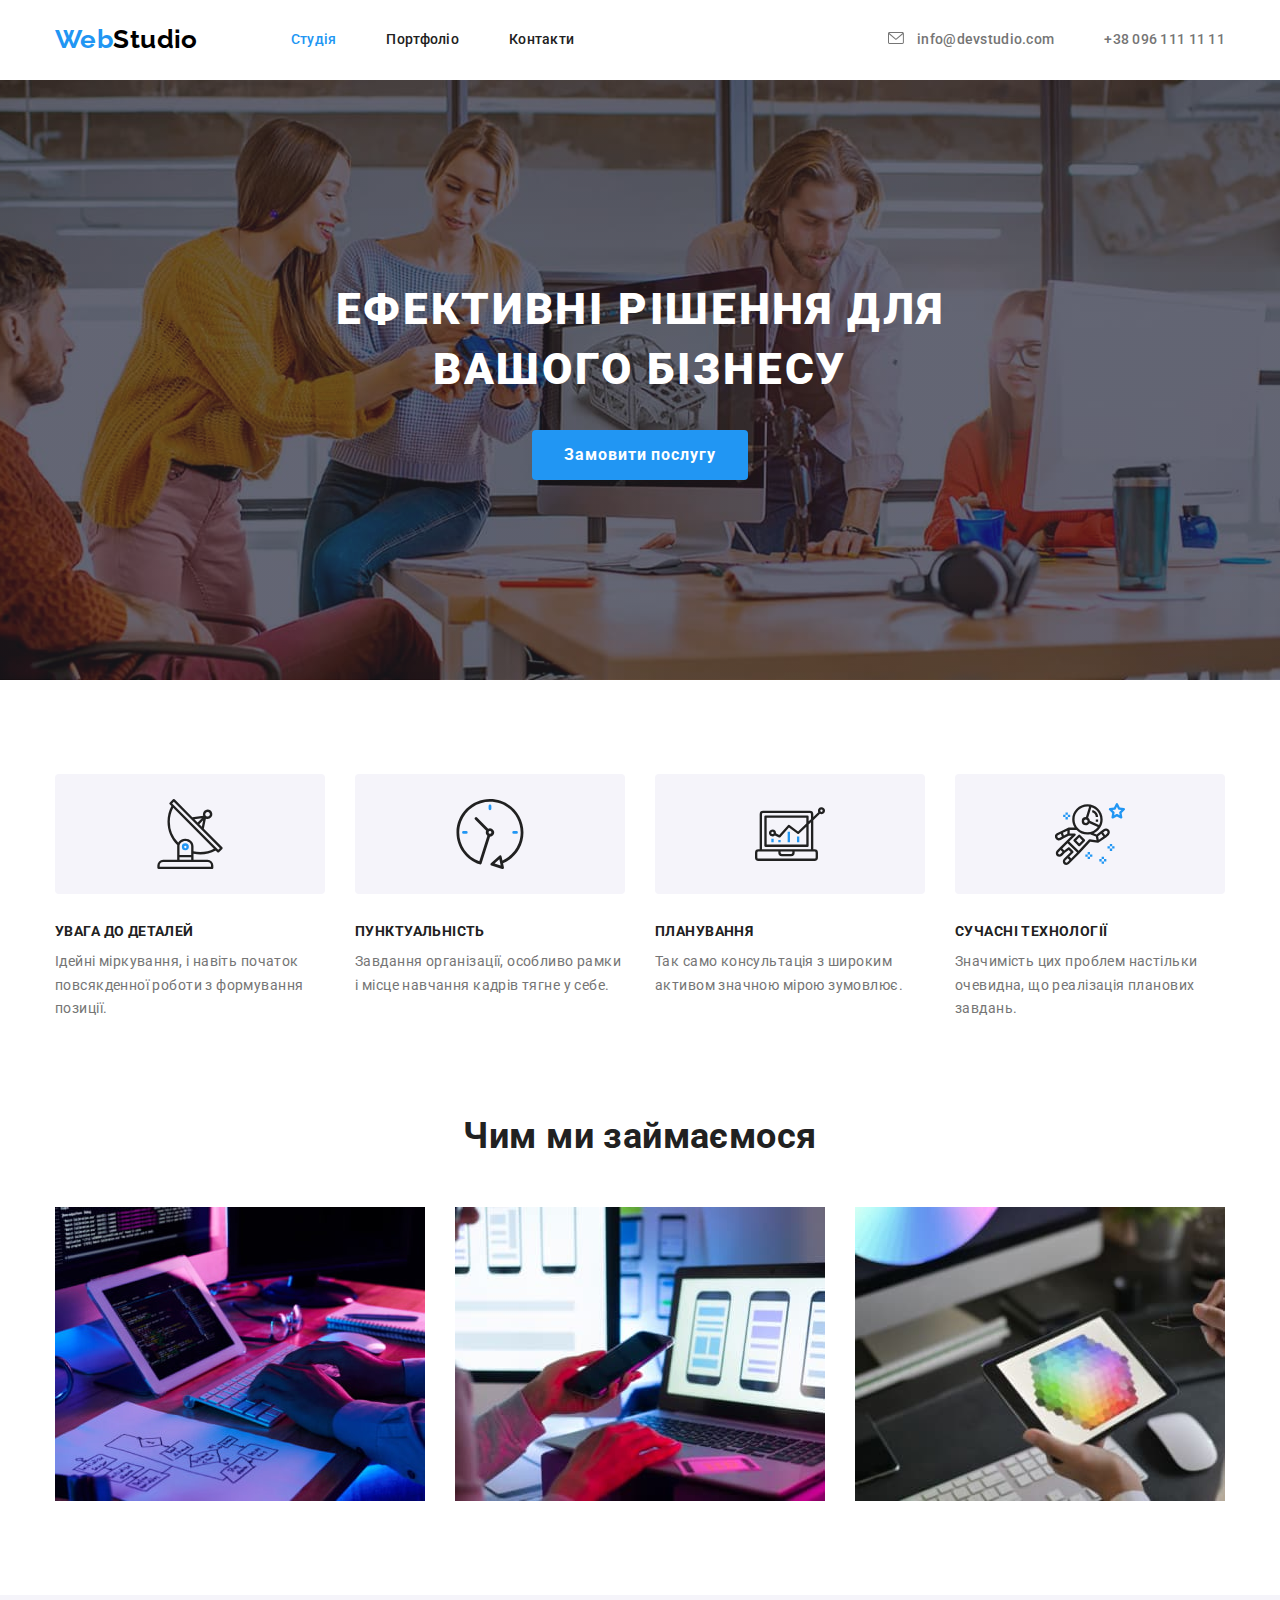
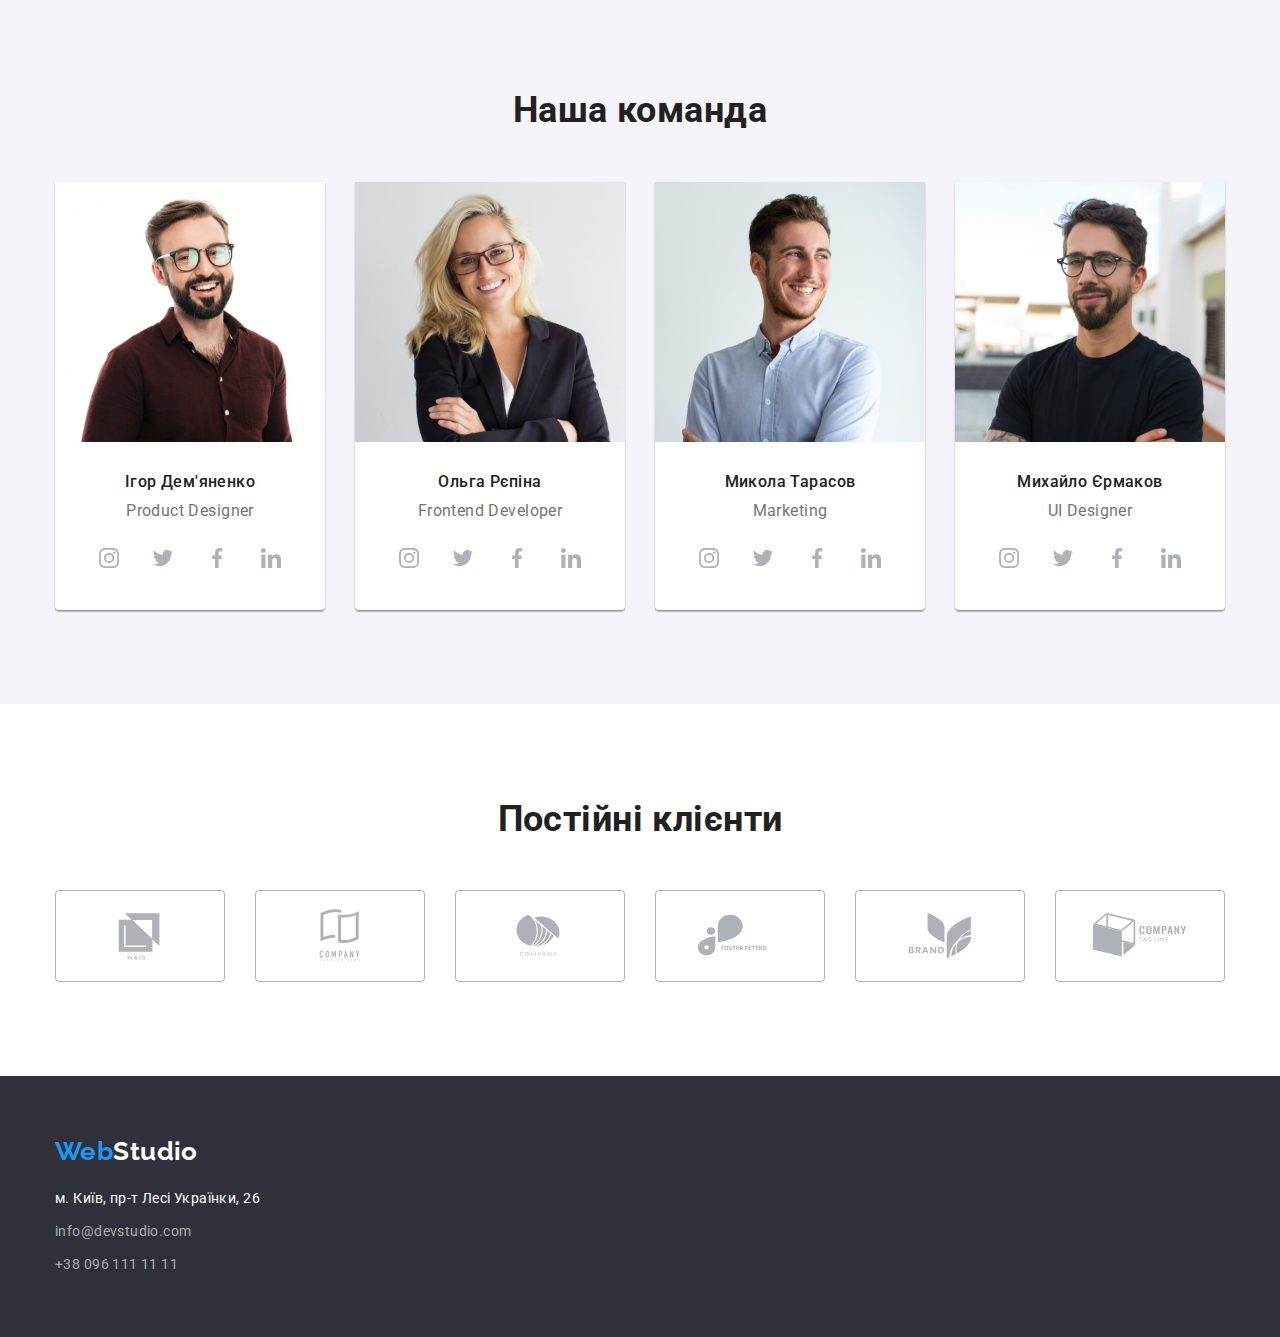
==== index.html @ e2d3d990 "Додано іконки" ====
<!DOCTYPE html>
<html lang="uk">

<head>
    <meta charset="UTF-8">
    <meta http-equiv="X-UA-Compatible" content="IE=edge">
    <meta name="viewport" content="width=device-width, initial-scale=1.0">
    <title>Студія</title>
    <link rel="preconnect" href="https://fonts.googleapis.com">
    <link rel="preconnect" href="https://fonts.gstatic.com" crossorigin>
    <link href="https://fonts.googleapis.com/css2?family=Raleway:wght@700&family=Roboto:wght@400;500;700;900&display=swap"
        rel="stylesheet">
        <link rel="stylesheet" href="https://cdnjs.cloudflare.com/ajax/libs/modern-normalize/1.1.0/modern-normalize.min.css">
    <link rel="stylesheet" href="./styles/styles.css">
</head>

<body>
    <header>
<div class="container header-container">
        <nav class="navigation">
            <a href="./index.html" class="logo"><span class="logo-web">Web</span>Studio</a>
            <ul class="list nav-list">
                <li class="nav-item"> <a href="./index.html" class=" current nav-link link "> Студія </a></li>
                <li class="nav-item"> <a href="./portfolio.html" class="nav-link link"> Портфоліо </a></li>
                <li class="nav-item"> <a href="" class="nav-link link"> Контакти </a></li>
                
            </ul>

        </nav>
        <ul class="contacts-list list">
            <li class="contacts-item"><a href="mailto:info@devstudio.com" class="contacts-link link">
                <svg class="icon-mail" width="16" height="12">
                <use href="./images/icons.svg#icon-envelope">
                </use></svg> info@devstudio.com</a></li>
            <li class="contacts-item"><a href="tel:+380961111111" class="contacts-link link">+38 096 111 11 11</a></li>
        </ul>

</div>

    </header>
    <main>
<!-- секція хіроу -->
        <section class="hero-sec">
            <div class="container">
            <h1 class="hero-title">Ефективні рішення для вашого бізнесу</h1>
            <button type="button" class="hero-btn btn"> Замовити послугу</button>
    </div>
        </section>
<!-- секція наші переваги -->
        <section class="benefits-sec section">
            <div class="container">
            <!--Заголовок для індексатора та асистивних технологій, cховати в css-->
            <h2 class="visually-hidden">Наші переваги</h2>
            <ul class="list benefits-list">
                <li class="benefits-item">
                    <div class="benefits-image"><svg class="benefits-icon" width="70" height="70"><use href="./images/icons.svg#icon-antenna-1"></use></svg></div>
                    <h3 class="benefits-list-title title">УВАГА ДО ДЕТАЛЕЙ</h3>
                    <p class="benefits-list-descr">Ідейні міркування, і навіть початок повсякденної роботи з формування позиції.</p>

                </li>
                <li class="benefits-item">
                    <div class="benefits-image"><svg class="benefits-icon" width="70" height="70"><use href="./images/icons.svg#icon-clock-2"></use></svg></div>
                    <h3 class="benefits-list-title title">ПУНКТУАЛЬНІСТЬ</h3>
                    <p class="benefits-list-descr">Завдання організації, особливо рамки і місце навчання кадрів тягне у себе.</p>

                </li>
                <li class="benefits-item">
                    <div class="benefits-image"><svg class="benefits-icon" width="70" height="70"><use href="./images/icons.svg#icon-diagram-3"></use></svg></div>
                    <h3 class="benefits-list-title title">ПЛАНУВАННЯ</h3>
                    <p class="benefits-list-descr">Так само консультація з широким активом значною мірою зумовлює.</p>

                </li>
                <li class="benefits-item">
                    <div class="benefits-image"><svg class="benefits-icon" width="70" height="70"><use href="./images/icons.svg#icon-astronaut-4"></use></svg></div>
                    <h3 class="benefits-list-title title">СУЧАСНІ ТЕХНОЛОГІЇ</h3>
                    <p class="benefits-list-descr">Значимість цих проблем настільки очевидна, що реалізація планових завдань.</p>

                </li>
            </ul>
            </div>
        </section>
<!-- секція чим ми займаємось -->
        <section class="section projects-sec">
            <div class="container projects-container">
            <h2 class="projects-title title">Чим ми займаємося</h2>
            <ul class="list projects-list">
                <li> <img src=".//images/box1_sq.jpg" alt="Монітор комп'ютера, екран планшета та клавіатура" width="370"
                        height="294"></li>
                <li> <img src="./images/box2_sq.jpg" alt="Мобільний телефон біля ноутбуку з макетом мобільного додатку"
                        width="370" height="294"></li>
                <li> <img src="./images/box3_sq.jpg" alt="Пантон на екрані планшета" width="370" height="294"></li>
            </ul>
</div>
        </section>
<!-- секція наша команда -->
        <section class="team-sec section">
            <div class="container">
            <h2 class="team-title title">Наша команда</h2>
    <ul class="list team-list">
        <li class="team-item">
         <img src="./images/ihor1_sq.jpg" alt="фото" width="270" height="260">
<div class="team-descr">
     <h3 class="team-name title">Ігор Дем'яненко</h3>
     <p class="team-position"> Product Designer</p>
   
     <ul class="list socials-list"><li>
       <a class="socials-link link"
       href=""
       target="_blank"
       rel="nofollow noopener noreferrer"
       aria-label="Instagram icon"> <svg class="icon-instagram socials-icon" width="20" height="20">
        <use href="./images/icons.svg#icon-instagram-1"></use></svg></a></li>
     <li><a class="socials-link link"
       href=""
       target="_blank"
       rel="nofollow noopener noreferrer"
       aria-label="Twitter icon"><svg class="icon-twitter socials-icon" width="20" height="20">
        <use href="./images/icons.svg#icon-twitter-2"></use></svg></a></li>
     <li><a class="socials-link link"
        href=""
       target="_blank"
       rel="nofollow noopener noreferrer"
       aria-label="Facebook icon"><svg class="icon-facebook socials-icon" width="20" height="20">
            <use href="./images/icons.svg#icon-facebook-3"></use>
        </svg></a></li>
     <li><a class="socials-link link"
        href=""
       target="_blank"
       rel="nofollow noopener noreferrer"
       aria-label="Linkedin icon"><svg class="icon-facebook socials-icon" width="20" height="20">
            <use href="./images/icons.svg#icon-linkedin-4"></use>
        </svg></a></li></ul>
</div>
     </li>
     <li class="team-item">
         <img src="./images/olha2_sq.jpg" alt="фото" width="270" height="260">
            <div class="team-descr">
            <h3 class="team-name title">Ольга Рєпіна</h3>
        <p class="team-position">Frontend Developer</p>
    <ul class="list socials-list">
        <li>
            <a class="socials-link link" href="" target="_blank" rel="nofollow noopener noreferrer"
                aria-label="Instagram icon"> <svg class="icon-instagram socials-icon" width="20" height="20">
                    <use href="./images/icons.svg#icon-instagram-1"></use>
                </svg></a>
        </li>
        <li><a class="socials-link link" href="" target="_blank" rel="nofollow noopener noreferrer"
                aria-label="Twitter icon"><svg class="icon-twitter socials-icon" width="20" height="20">
                    <use href="./images/icons.svg#icon-twitter-2"></use>
                </svg></a></li>
        <li><a class="socials-link link" href="" target="_blank" rel="nofollow noopener noreferrer"
                aria-label="Facebook icon"><svg class="icon-facebook socials-icon" width="20" height="20">
                    <use href="./images/icons.svg#icon-facebook-3"></use>
                </svg></a></li>
        <li><a class="socials-link link" href="" target="_blank" rel="nofollow noopener noreferrer"
                aria-label="Linkedin icon"><svg class="icon-facebook socials-icon" width="20" height="20">
                    <use href="./images/icons.svg#icon-linkedin-4"></use>
                </svg></a></li>
    </ul>
        </div>
    </li>
    <li class="team-item">
    <img src="./images/mykola3_sq.jpg" alt="фото" width="270" height="260">
    <div class="team-descr"> <h3 class="team-name title">Микола Тарасов</h3>
    <p class="team-position">Marketing</p>
    <ul class="list socials-list">
        <li>
            <a class="socials-link link" href="" target="_blank" rel="nofollow noopener noreferrer"
                aria-label="Instagram icon"> <svg class="icon-instagram socials-icon" width="20" height="20">
                    <use href="./images/icons.svg#icon-instagram-1"></use>
                </svg></a>
        </li>
        <li><a class="socials-link link" href="" target="_blank" rel="nofollow noopener noreferrer"
                aria-label="Twitter icon"><svg class="icon-twitter socials-icon" width="20" height="20">
                    <use href="./images/icons.svg#icon-twitter-2"></use>
                </svg></a></li>
        <li><a class="socials-link link" href="" target="_blank" rel="nofollow noopener noreferrer"
                aria-label="Facebook icon"><svg class="icon-facebook socials-icon" width="20" height="20">
                    <use href="./images/icons.svg#icon-facebook-3"></use>
                </svg></a></li>
        <li><a class="socials-link link" href="" target="_blank" rel="nofollow noopener noreferrer"
                aria-label="Linkedin icon"><svg class="icon-facebook socials-icon" width="20" height="20">
                    <use href="./images/icons.svg#icon-linkedin-4"></use>
                </svg></a></li>
    </ul>
         </div>
     </li>
    <li class="team-item">
         <img src="./images/myhailo4_sq.jpg" alt="фото" width="270" height="260">
         <div class="team-descr"><h3 class="team-name title">Михайло Єрмаков</h3>
         <p class="team-position">UI Designer</p>
    <ul class="list socials-list">
        <li>
            <a class="socials-link link" href="" target="_blank" rel="nofollow noopener noreferrer"
                aria-label="Instagram icon"> <svg class="socials-icon" width="20" height="20">
                    <use href="./images/icons.svg#icon-instagram-1"></use>
                </svg></a>
        </li>
        <li><a class="socials-link link" href="" target="_blank" rel="nofollow noopener noreferrer"
                aria-label="Twitter icon"><svg class="socials-icon" width="20" height="20">
                    <use href="./images/icons.svg#icon-twitter-2"></use>
                </svg></a></li>
        <li><a class="socials-link link" href="" target="_blank" rel="nofollow noopener noreferrer"
                aria-label="Facebook icon"><svg class="socials-icon" width="20" height="20">
                    <use href="./images/icons.svg#icon-facebook-3"></use>
                </svg></a></li>
        <li><a class="socials-link link" href="" target="_blank" rel="nofollow noopener noreferrer"
                aria-label="Linkedin icon"><svg class="socials-icon" width="20" height="20">
                    <use href="./images/icons.svg#icon-linkedin-4"></use>
                </svg></a></li>
    </ul>
    </div>
                </li>
            </ul>
</div>
        </section>
        <section class="section">
            <div class="clients-container container">
            <h2 class="clients-title">Постійні клієнти</h2>
            <ul class="list clients-list">
                <li class="clients-item"><a class="clients-link link" href="" target="_blank" rel="nofollow noopener noreferrer" aria-label="Client icon"><svg
                        class="client-icon" width="106" height="60">
                        <use href="./images/icons.svg#icon-Logo1"></use>
                    </svg></a></li>
                <li class="clients-item"><a class="clients-link link" href="" target="_blank" rel="nofollow noopener noreferrer" aria-label="Client icon"><svg
                        class="client-icon" width="106" height="60">
                        <use href="./images/icons.svg#icon-Logo2"></use>
                    </svg></a></li>
                <li class="clients-item"><a class="clients-link link" href="" target="_blank" rel="nofollow noopener noreferrer" aria-label="Client icon"><svg
                        class="client-icon" width="106" height="60">
                        <use href="./images/icons.svg#icon-Logo3"></use>
                    </svg></a></li>
                <li class="clients-item"><a class="clients-link link" href="" target="_blank" rel="nofollow noopener noreferrer" aria-label="Client icon"><svg
                        class="client-icon" width="106" height="60">
                        <use href="./images/icons.svg#icon-Logo4"></use>
                    </svg></a></li>
                <li class="clients-item"><a class="clients-link link" href="" target="_blank" rel="nofollow noopener noreferrer" aria-label="Client icon"><svg
                        class="client-icon" width="106" height="60">
                        <use href="./images/icons.svg#icon-Logo5"></use>
                    </svg></a></li>
                <li class="clients-item"><a class="clients-link link" href="" target="_blank" rel="nofollow noopener noreferrer" aria-label="Client icon"><svg
                        class="client-icon" width="106" height="60">
                        <use href="./images/icons.svg#icon-Logo6"></use>
                    </svg></a></li>
            </ul>
            </div>
        </section>
    </main>
    <footer class="footer ">
        <div class="container">
        <a href="./index.html" class="logo-footer"><span class="logo-web"> Web</span><span class="logo-studio">Studio</span> </a>
        <address class="address-list">
            <ul class="list footer-list">
                <li class="address-item"><a href="" class="link address-link"> м. Київ, пр-т Лесі Українки, 26</a></li>
                <li class="address-item"><a href="mailto:info@devstudio.com" class="link address-link address-contacts">info@devstudio.com</a></li>
                <li class="address-item"><a href="tel:+380961111111" class="link address-link address-contacts">+38 096 111 11 11</a></li>
            </ul>

        </address>
        </div>
    </footer>
</body>

</html>
---- styles/styles.css ----
/* general */

:root {
    --main-text-color: #757575;
    --main-h-color: #212121;
    --main-acent-color: #2196F3;
    --contrast-text-h-color: #ffffff;
    --main-logo-color: #000000;
    --accent-bgd-color: #2F303A;
    --main-bgd-color:#F5F4FA;
    }
body {
    font-family: 'Roboto', sans-serif;
    color:var(--main-text-color);
    background-color: var(--contrast-text-h-color);
    font-size: 14px;
    letter-spacing: 0.03em;
}
h1, h2, h3, h4, h5, h6, p {
    margin: 0;  
}

img {
    display: block;
}
/* common */
.container {
    /* outline: 2px solid tomato; */
    width: 1200px;
    padding-left: 15px;
    padding-right: 15px;
    margin-left: auto;
    margin-right: auto;
}

.section {
    padding-bottom: 94px;
    padding-top: 94px;
}

.list {
    list-style: none;
    margin: 0;
    padding: 0;
}
.link {
    text-decoration: none;
    font-style:normal;
    display: inline-block;
    
}   
.link:hover, .link:focus {
    color: var(--main-acent-color);
} 
.btn {
    font-family: inherit;
    border: none;
    cursor: pointer;
}
.btn:hover, .btn:focus {
    background-color: var(--main-acent-color);
    color: var(--contrast-text-h-color);
    box-shadow: 0px 3px 1px rgba(0, 0, 0, 0.1), 0px 1px 2px rgba(0, 0, 0, 0.08), 0px 2px 2px rgba(0, 0, 0, 0.12);
}
.title {
    color: var(--main-h-color);
}

/* header */
.header {
    border-bottom: 1px solid #ECECEC;
}
.header-container {
display: flex;
align-items: center;
}
.navigation {
    display: flex;
    align-items: center;
}
.nav-item {
    font-weight: 500;
    line-height: 1.14;
    letter-spacing: 0.02em;
display: flex;
align-items: center;
}
/* .nav-item + .nav-item {
    margin-right: 50px;
} */

.nav-item:not(last-child) {
    margin-right: 50px;
}

.logo {
    color: var(--main-logo-color);
    font-family: 'Raleway', sans-serif;
    text-decoration: none;
    font-weight: 700;
        font-size: 26px;
        line-height: 1.19;
        display: inline-block;
        padding-top: 24px;
        padding-bottom: 25px;
        margin-right: 93px;
       }

.logo-web {
    color: var(--main-acent-color);
}
.nav-list {
    display: flex;

}
.nav-link{
    display: block;
    color: var(--main-h-color) ;
padding-top: 32px;
padding-bottom: 32px;
     
  }
.current {
    color: var(--main-acent-color);
}

.contacts-link {
        color: var(--main-text-color);
}   

.contacts-list {
    list-style: none;
    display: flex;
    margin-left: auto;
    gap: 50px;
   
}
.contacts-item {
    font-weight: 500;
        line-height: 1.14;
        letter-spacing: 0.02em;
        display: flex;
     
    
}
.icon-mail {
    display: inline-flex;
fill: var(--main-text-color);
margin-right: 10px;



}

/* main */
/* section hero */

.hero-title {
    font-weight: 900;
    font-size: 44px;
    line-height: 1.36;
    text-align: center;
    letter-spacing: 0.06em;
    text-transform: uppercase;
    color: var(--contrast-text-h-color);
    margin-bottom: 30px;
    margin-left: auto;
    margin-right: auto;
    max-width: 696px;
}
.hero-sec {
    background-color:var(--accent-bgd-color) ;
    padding-top: 200px;
    padding-bottom: 200px;
    background-image: 
    linear-gradient(to right, rgba(47, 48, 58, 0.4), rgba(47, 48, 58, 0.4)),
     url(../images/hero.jpg);
     background-repeat: no-repeat;
     background-position: center;
    
    
}

.hero-btn {
    display: block;
    display: flex;
    align-items: center;
    justify-content: center;
font-weight: 700;
    font-size: 16px;
    line-height: 1.87;
    letter-spacing: 0.06em;
    min-width: 216px;
    height: 50px;
    margin-left: auto;
    margin-right: auto;
     border-radius: 4px;
    background-color: var(--main-acent-color);
    color: var(--contrast-text-h-color);
  }
  .hero-btn:hover,
  .hero-btn:focus {
      background-color: #0F85E3;
      color: var(--contrast-text-h-color);
      box-shadow: 0px 3px 1px rgba(0, 0, 0, 0.1), 0px 1px 2px rgba(0, 0, 0, 0.08), 0px 2px 2px rgba(0, 0, 0, 0.12);}

/* section benefits */
.visually-hidden {
    position: absolute;
        width: 1px;
        height: 1px;
        margin: -1px;
        border: 0;
        padding: 0;
    
        white-space: nowrap;
        clip-path: inset(100%);
        clip: rect(0 0 0 0);
        overflow: hidden;
}

.benefits-image {
    display: flex;
    align-items: center;
    justify-content: center;
    padding: 25px 100px;
    margin-bottom: 30px;
    border-radius: 4px;
    background-color: var(--main-bgd-color);
}

.benefits-list {
    display: flex;
    /* padding-top: 94px; */

}
.benefits-list-title {
    font-weight: 700;
    font-size: 14px;
    line-height: 1.14;
    text-transform: uppercase;
    margin-bottom: 10px;
}

.benefits-list-descr {
    line-height: 1.71;
}
.benefits-item {
    width: calc((100% - 60px)/3);
}

.benefits-item:not(:last-child){
margin-right: 30px;
}

/* section projects */
.projects-sec {
    padding-top: 0;
}
.projects-list{
    display: flex;
    gap: 30px;
}
.projects-title {
    font-weight: 700;
    font-size: 36px;
    line-height: 1.17;
    text-align: center;
    margin-bottom: 50px;
}

/* section team */

.team-sec {
    background-color: var(--main-bgd-color);
}

.team-title {
    font-weight: 700;
    font-size: 36px;
    line-height: 1.17;
    text-align: center;
    margin-bottom: 50px;
}

.team-list {
    display: flex;
    
}
.team-descr {
    padding-top: 30px;
    padding-bottom: 30px;
   
    
}
.team-name {
    font-weight: 500;
    font-size: 16px;
    line-height: 1.19;
    text-align: center;
    margin-bottom: 10px;
}

.team-position {
    font-size: 16px;
    line-height: 1.19;
    text-align: center;
    margin-bottom: 16px;
}
.socials-list {
display: flex;
justify-content: center;
margin-left: auto;
margin-right: auto;
gap: 10px;
;
 }
.socials-link {
    display: flex;
align-items: center;  
  justify-content: center;
    width: 44px;
    height: 44px;
    border-radius: 50%;
    color: #AFB1B8;
    background-color: #fff;
}
.socials-icon {
    fill: currentColor;
}
.socials-link:hover,
.socials-link:focus {
    background-color:var(--main-acent-color) ;
    color: var(--contrast-text-h-color);
}
/* .socials-link:hover .socials-icon {
    fill: var(--contrast-text-h-color)
} */

.team-item {
    background-color: var(--contrast-text-h-color) ;
    box-shadow: 0px 1px 3px rgba(0, 0, 0, 0.12), 0px 1px 1px rgba(0, 0, 0, 0.14), 0px 2px 1px rgba(0, 0, 0, 0.2);
        border-radius: 0px 0px 4px 4px;
}
.team-item:not(last-child){
    margin-right: 30px;
}

/* clients */

.clients-title {
    font-weight: 700;
        font-size: 36px;
        line-height: 1.17;
        text-align: center;
        margin-bottom: 50px;
        color: var(--main-h-color);
}

.clients-list {
    display: flex;
    justify-content: center;
    align-items: center;
    gap: 30px;
}
.clients-link {
    display: flex;
    justify-content: center;
    align-items: center;
    width: 170px;
    height: 92px;
    border: 1px solid #AFB1B8;
    border-radius: 4px;
    color: #AFB1B8;
}

.client-icon {
    fill: currentColor;
}



/* footer */

.address-link {
        line-height: 1.71;
        color:var(--contrast-text-h-color) ;
}

.address-contacts {
    color: rgba(255, 255, 255, 0.6);
}

.footer {
    background-color:var(--accent-bgd-color) ;
    padding-top: 60px;
        padding-bottom: 60px;
   
}

.logo-studio {
    color: var(--contrast-text-h-color);
}
.logo-footer {
    color: var(--main-logo-color);
        font-family: 'Raleway', sans-serif;
        text-decoration: none;
        font-weight: 700;
        font-size: 26px;
        line-height: 1.19;
        display: inline-block;
       
    margin-bottom: 20px;
}

.address-item:not(:last-child) {
    margin-bottom: 9px;
}

/* portfolio page */
/* .portfolio-container {
    padding-top: 94px; 
} */

.filter-btn {
    font-weight: 500;
        font-size: 16px;
        line-height: 1.62;
        text-align: center;
        background-color: var(--main-bgd-color);
        padding: 6px 22px;
        border-radius: 4px;
        
}

.filter-btn:not(last-child){
margin-right: 8px;
}
.buttons-list {
    display: flex;
    justify-content: center;
    margin-bottom: 50px ;
    
}
.portfolio-list {
    display: flex;
    flex-wrap: wrap;
        gap: 30px;
}

.projects-list-title {
    font-weight: 700;
        font-size: 18px;
        line-height: 2;
        letter-spacing: 0.06em;
        
}

.projects-list-descr {
        font-size: 16px;
        line-height: 1.88;   
        color: var(--main-text-color);

}
.portfolio-border {
    padding: 20px 24px;
    border: 1px solid #EEEEEE;
    border-top: none;
}        

 .portfolio-item {
    width: calc((100% - 60px)/3);
 /* margin-right: 30px;
    margin-bottom: 30px; */
 } 
.portfolio-item:hover,
.portfolio-item:focus {
    box-shadow: 0px 1px 1px rgba(0, 0, 0, 0.12), 0px 4px 4px rgba(0, 0, 0, 0.06), 1px 4px 6px rgba(0, 0, 0, 0.16);
}

 
 /* .portfolio-item:nth-child(3n){
    margin-right: 0;
 }

 .portfolio-item:nth-last-child(-n + 3) {
    margin-bottom: 0;
 }
  */
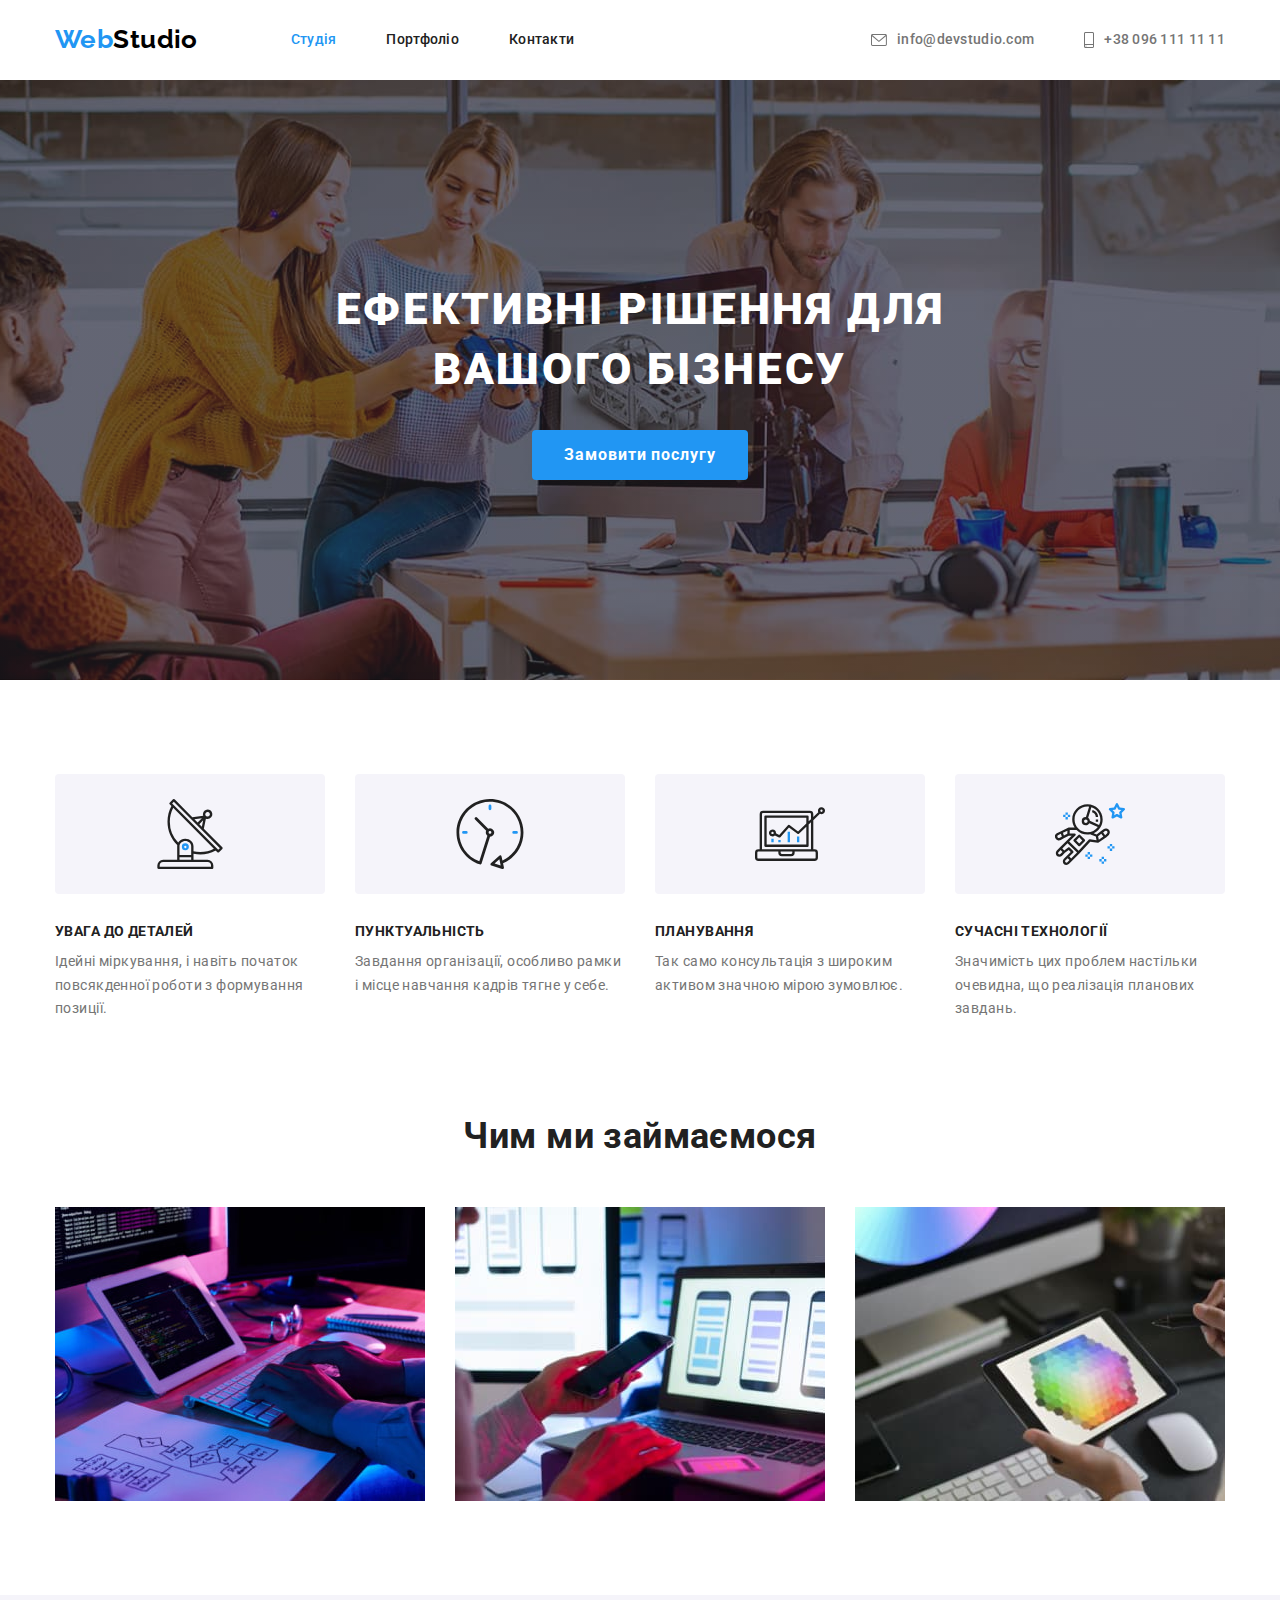
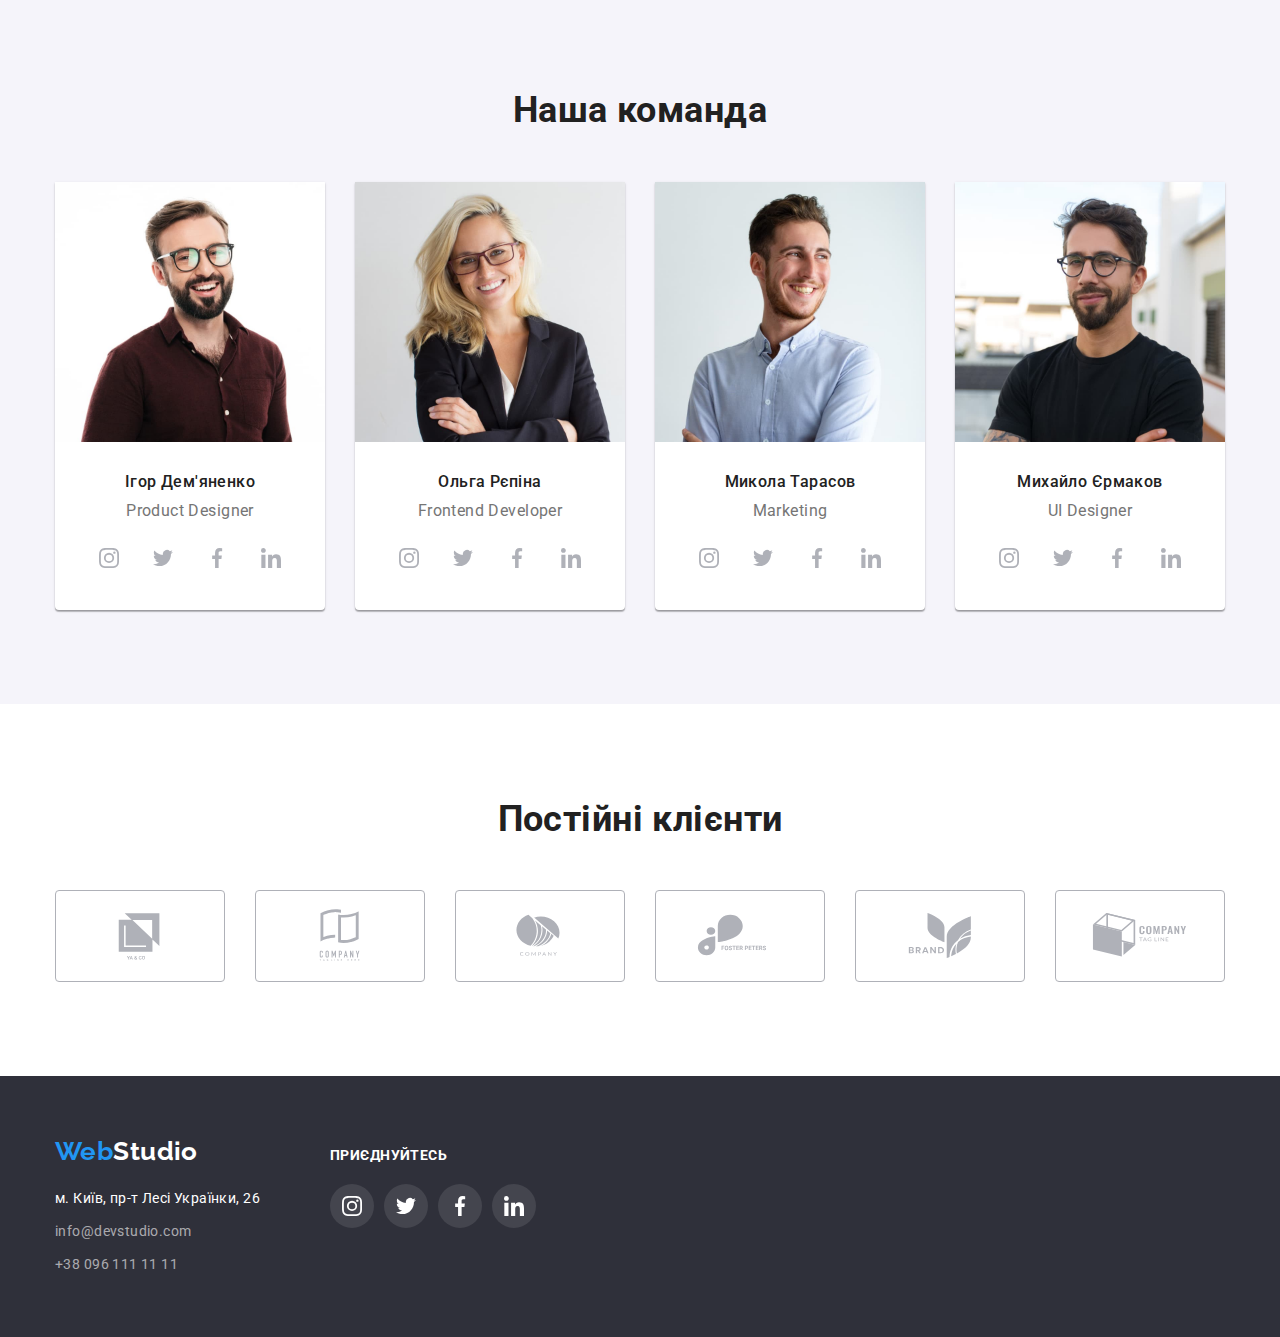
==== commit 409a31f0: "Задано стилі для іконок" ====
--- a/index.html
+++ b/index.html
@@ -29,10 +29,14 @@
         </nav>
         <ul class="contacts-list list">
             <li class="contacts-item"><a href="mailto:info@devstudio.com" class="contacts-link link">
-                <svg class="icon-mail" width="16" height="12">
+                <svg class="icon-contacts" width="16" height="12">
                 <use href="./images/icons.svg#icon-envelope">
                 </use></svg> info@devstudio.com</a></li>
-            <li class="contacts-item"><a href="tel:+380961111111" class="contacts-link link">+38 096 111 11 11</a></li>
+            <li class="contacts-item"><a href="tel:+380961111111" class="contacts-link link">
+                <svg class="icon-contacts" width="10" height="16">
+                <use href="./images/icons.svg#icon-smartphone">
+                </use>
+            </svg>+38 096 111 11 11</a></li>
         </ul>
 
 </div>
@@ -247,7 +251,8 @@
         </section>
     </main>
     <footer class="footer ">
-        <div class="container">
+        <div class="container footer-container">
+            <div>
         <a href="./index.html" class="logo-footer"><span class="logo-web"> Web</span><span class="logo-studio">Studio</span> </a>
         <address class="address-list">
             <ul class="list footer-list">
@@ -258,6 +263,31 @@
 
         </address>
         </div>
+        
+<div>
+    <p class="footer-socials">приєднуйтесь</p>
+    <ul class="list socials-list">
+        <li>
+            <a class="socials-link-footer link" href="" target="_blank" rel="nofollow noopener noreferrer"
+                aria-label="Instagram icon"> <svg class="icon-instagram socials-footer-icon" width="20" height="20">
+                    <use href="./images/icons.svg#icon-instagram-1"></use>
+                </svg></a>
+        </li>
+        <li><a class="socials-link-footer link" href="" target="_blank" rel="nofollow noopener noreferrer"
+                aria-label="Twitter icon"><svg class="icon-twitter socials-footer-icon" width="20" height="20">
+                    <use href="./images/icons.svg#icon-twitter-2"></use>
+                </svg></a></li>
+        <li><a class="socials-link-footer link" href="" target="_blank" rel="nofollow noopener noreferrer"
+                aria-label="Facebook icon"><svg class="icon-facebook socials-footer-icon" width="20" height="20">
+                    <use href="./images/icons.svg#icon-facebook-3"></use>
+                </svg></a></li>
+        <li><a class="socials-link-footer link" href="" target="_blank" rel="nofollow noopener noreferrer"
+                aria-label="Linkedin icon"><svg class="icon-facebook socials-footer-icon" width="20" height="20">
+                    <use href="./images/icons.svg#icon-linkedin-4"></use>
+                </svg></a></li>
+    </ul>
+    </div>
+</div>
     </footer>
 </body>
 
--- a/styles/styles.css
+++ b/styles/styles.css
@@ -126,6 +126,8 @@
 
 .contacts-link {
         color: var(--main-text-color);
+        display: flex;
+        align-items: center;
 }   
 
 .contacts-list {
@@ -139,14 +141,15 @@
     font-weight: 500;
         line-height: 1.14;
         letter-spacing: 0.02em;
-        display: flex;
+       
      
     
 }
-.icon-mail {
-    display: inline-flex;
+.icon-contacts {
+   
 fill: var(--main-text-color);
 margin-right: 10px;
+fill: currentColor
 
 
 
@@ -169,7 +172,10 @@
     max-width: 696px;
 }
 .hero-sec {
+    max-width: 1600px;
     background-color:var(--accent-bgd-color) ;
+    margin-right: auto;
+    margin-left: auto;
     padding-top: 200px;
     padding-bottom: 200px;
     background-image: 
@@ -377,6 +383,10 @@
 .client-icon {
     fill: currentColor;
 }
+.clients-link:hover,
+.clients-link:focus {
+border: 1px solid var(--main-acent-color);
+}
 
 
 
@@ -394,8 +404,14 @@
 .footer {
     background-color:var(--accent-bgd-color) ;
     padding-top: 60px;
-        padding-bottom: 60px;
+    padding-bottom: 60px;
    
+   
+}
+.footer-container {
+display: flex;
+align-items: baseline;
+    gap: 70px;
 }
 
 .logo-studio {
@@ -409,12 +425,41 @@
         font-size: 26px;
         line-height: 1.19;
         display: inline-block;
-       
     margin-bottom: 20px;
 }
 
 .address-item:not(:last-child) {
     margin-bottom: 9px;
+}
+
+.footer-socials {
+    font-weight: 700;
+        font-size: 14px;
+        line-height: 1.14;
+        letter-spacing: 0.03em;
+text-transform: uppercase;
+color: var(--contrast-text-h-color);
+margin-bottom: 20px;
+}
+.socials-link-footer {
+    display: flex;
+        align-items: center;
+        justify-content: center;
+        width: 44px;
+        height: 44px;
+        border-radius: 50%;
+        color: var(--contrast-text-h-color);
+        background-color: rgba(255, 255, 255, 0.1);
+}
+
+.socials-link-footer:hover,
+.socials-link-footer:focus {
+    background-color: var(--main-acent-color);
+    color: var(--contrast-text-h-color);
+}
+
+.socials-footer-icon {
+    fill: currentColor;
 }
 
 /* portfolio page */
@@ -473,8 +518,8 @@
  /* margin-right: 30px;
     margin-bottom: 30px; */
  } 
-.portfolio-item:hover,
-.portfolio-item:focus {
+.portfolio-list-link:hover,
+.portfolio-list-link:focus {
     box-shadow: 0px 1px 1px rgba(0, 0, 0, 0.12), 0px 4px 4px rgba(0, 0, 0, 0.06), 1px 4px 6px rgba(0, 0, 0, 0.16);
 }
 
